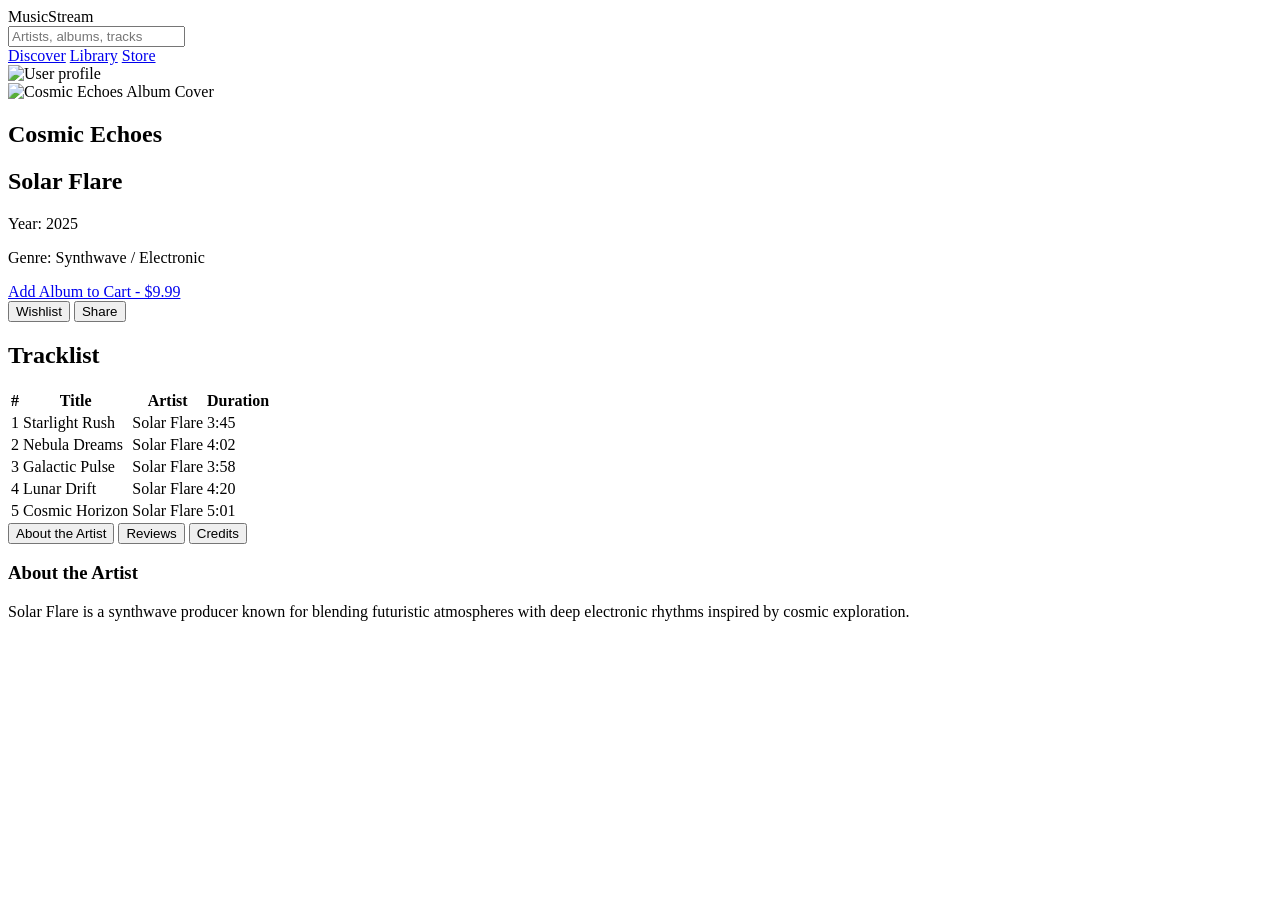
==== album-detail.html @ 7eb84618 "feat: creacion de la estructura semantica de pagina de albunes" ====
<!DOCTYPE html>
<html lang="en">
<head>
    <meta charset="UTF-8">
    <meta name="viewport" content="width=device-width, initial-scale=1.0">
    <title>Album Detail | MusicStream</title>

    
    
    <link rel="stylesheet" href="css/main.css">
    <link rel="stylesheet" href="css/layout.css">
    <link rel="stylesheet" href="css/components.css">
</head>

<body>

<header class="header">

    <div class="logo">MusicStream</div>

    <div class="search-bar">
        <input type="text" placeholder="Artists, albums, tracks">
    </div>

    <nav class="nav-links">
        <a href="index.html">Discover</a>
        <a href="#">Library</a>
        <a href="#">Store</a>
    </nav>

    <div class="avatar">
        <img src="assets/Perfil.jpeg" alt="User profile">
    </div>

</header>

<main>

    <!-- =========================
         ALBUM HEADER
    ========================== -->

    <section class="album-header">

        <div class="album-cover">
            <img src="assets/Let There Be Rock_(1977).jpeg" alt="Cosmic Echoes Album Cover">
        </div>

        <div class="album-meta">

            <h1>Cosmic Echoes</h1>
            <h2>Solar Flare</h2>

            <p class="album-year">Year: 2025</p>
            <p class="album-genre">Genre: Synthwave / Electronic</p>
            <div class="album-actions">

    <a href="cart.html" class="btn-primary btn-cart">
        Add Album to Cart - $9.99
    </a>

    <div class="secondary-actions">
        <button class="btn-secondary">Wishlist</button>
        <button class="btn-secondary">Share</button>
    </div>

</div>

            

        </div> 

    </section>
<!-- =========================
     TRACKLIST
========================== -->

<section class="tracklist-section">

    <h2>Tracklist</h2>

    <table class="track-table">
        <thead>
            <tr>
                <th>#</th>
                <th>Title</th>
                <th>Artist</th>
                <th>Duration</th>
            </tr>
        </thead>

        <tbody>
            <tr>
                <td>1</td>
                <td>Starlight Rush</td>
                <td>Solar Flare</td>
                <td>3:45</td>
            </tr>

            <tr>
                <td>2</td>
                <td>Nebula Dreams</td>
                <td>Solar Flare</td>
                <td>4:02</td>
            </tr>

            <tr>
                <td>3</td>
                <td>Galactic Pulse</td>
                <td>Solar Flare</td>
                <td>3:58</td>
            </tr>

            <tr>
                <td>4</td>
                <td>Lunar Drift</td>
                <td>Solar Flare</td>
                <td>4:20</td>
            </tr>

            <tr>
                <td>5</td>
                <td>Cosmic Horizon</td>
                <td>Solar Flare</td>
                <td>5:01</td>
            </tr>
        </tbody>
    </table>

</section>
<!-- =========================
     INFO TABS
========================== -->

<section class="info-tabs">

    <div class="tabs-nav">
        <button class="tab-btn active">About the Artist</button>
        <button class="tab-btn">Reviews</button>
        <button class="tab-btn">Credits</button>
    </div>

    <div class="tab-content">

        <div class="tab-panel">
            <h3>About the Artist</h3>
            <p>
                Solar Flare is a synthwave producer known for blending futuristic
                atmospheres with deep electronic rhythms inspired by cosmic exploration.
            </p>
        </div>

    </div>

</section>


</main>

</body>
</html>
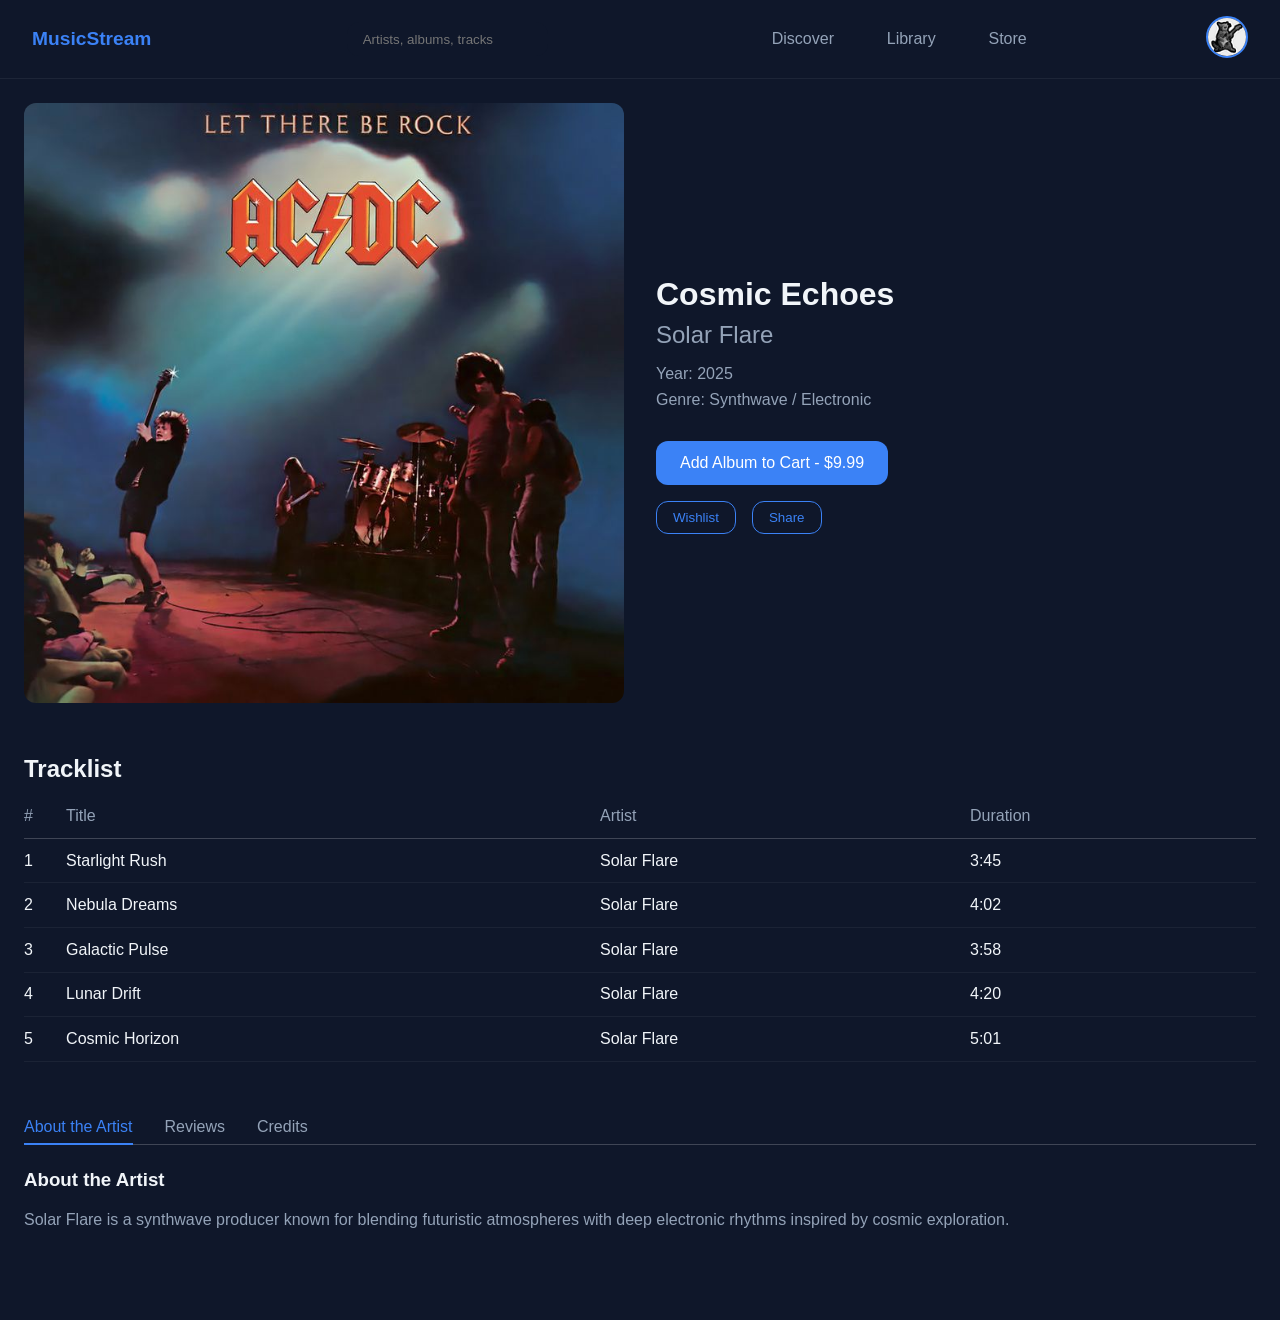
==== commit dbe9fe03: "feat: Se agregan FAVICON a demas páginas secundarias" ====
--- a/album-detail.html
+++ b/album-detail.html
@@ -4,9 +4,11 @@
     <meta charset="UTF-8">
     <meta name="viewport" content="width=device-width, initial-scale=1.0">
     <title>Album Detail | MusicStream</title>
-
-    
-    
+    <link rel="icon" type="image/png" href="../assets/favicon/favicon-96x96.png" sizes="96x96" />
+    <link rel="icon" type="image/svg+xml" href="../assets/favicon/favicon.svg" />
+    <link rel="shortcut icon" href="../assets/favicon/favicon.ico" />
+    <link rel="apple-touch-icon" sizes="180x180" href="../assets/favicon/apple-touch-icon.png" />
+    <link rel="manifest" href="../assets/favicon/site.webmanifest" />
     <link rel="stylesheet" href="css/main.css">
     <link rel="stylesheet" href="css/layout.css">
     <link rel="stylesheet" href="css/components.css">
--- a/css/main.css
+++ b/css/main.css
@@ -0,0 +1,43 @@
+/* =========================
+   RESET BASE
+========================= */
+
+* {
+    margin: 0;
+    padding: 0;
+    box-sizing: border-box;
+}
+
+/* =========================
+   VARIABLES (Design System)
+========================= */
+
+:root {
+    --bg-primary: #0f172a;
+    --bg-secondary: #1e293b;
+    --accent: #3b82f6;
+    --text-primary: #f1f5f9;
+    --text-secondary: #94a3b8;
+    --radius: 12px;
+    --transition: 0.3s ease;
+}
+
+/* =========================
+   BASE
+========================= */
+
+body {
+    font-family: 'Poppins', sans-serif;
+    background-color: var(--bg-primary);
+    color: var(--text-primary);
+    min-height: 100vh;
+}
+
+a {
+    text-decoration: none;
+    color: inherit;
+}
+
+body {
+    font-family: Arial, Helvetica, sans-serif;
+}
--- a/css/layout.css
+++ b/css/layout.css
@@ -0,0 +1,690 @@
+/* =========================
+   HEADER GLOBAL
+========================= */
+
+.header {
+    background-color: var(--bg-secondary);
+    padding: 1rem;
+    display: grid;
+    gap: 1rem;
+}
+.header {
+    display: flex;
+    justify-content: space-between;
+    align-items: center;
+    padding: 1rem 2rem;
+}
+
+.logo a {
+    font-weight: 700;
+    text-decoration: none;
+    color: var(--text-primary);
+}
+
+.nav-links a {
+    margin-left: 1.5rem;
+    text-decoration: none;
+    color: var(--text-secondary);
+    transition: var(--transition);
+}
+
+.nav-links a:hover {
+    color: var(--accent);
+}
+
+
+/* Logo */
+.logo {
+    font-weight: 700;
+    font-size: 1.2rem;
+    color: var(--accent);
+}
+
+/* Search Bar */
+.search-bar input {
+    width: 100%;
+    padding: 0.6rem 1rem;
+    border-radius: var(--radius);
+    border: none;
+    background-color: var(--bg-primary);
+    color: var(--text-primary);
+}
+
+/* Nav */
+.nav-links {
+    display: flex;
+    gap: 1.5rem;
+}
+
+.nav-links a {
+    color: var(--text-secondary);
+    transition: var(--transition);
+}
+
+.nav-links a:hover {
+    color: var(--accent);
+}
+
+/* Avatar */
+.avatar img {
+    width: 36px;
+    height: 36px;
+    border-radius: 50%;
+    object-fit: cover;
+}
+
+/* =========================
+   HEADER DESKTOP
+========================= */
+
+@media (min-width: 768px) {
+    .header {
+        grid-template-columns: auto 1fr auto auto;
+        align-items: center;
+    }
+
+    .search-bar {
+        padding: 0 1rem;
+    }
+}
+
+/* =========================
+   MAIN CONTAINER
+========================= */
+
+main {
+    padding: 1.5rem;
+}
+/* =========================
+   HERO SECTION
+========================= */
+.hero {
+    display: grid;
+    gap: 2rem;
+    align-items: center;
+    background: linear-gradient(
+        135deg,
+        #1e293b,
+        #0f172a
+    );
+    padding: 4rem 2rem;
+    border-radius: var(--radius);
+    margin-bottom: 3rem;
+}
+
+.hero-text h1 {
+    font-size: 2rem;
+    margin-bottom: 1rem;
+}
+
+.hero-text p {
+    color: var(--text-secondary);
+    margin-bottom: 1.5rem;
+}
+
+.hero-image img {
+    width: 250px;
+    max-width: 100%;
+    border-radius: var(--radius);
+    box-shadow: 0 0 50px rgba(59, 130, 246, 0.5);
+}
+
+/* Desktop layout */
+@media (min-width: 768px) {
+    .hero {
+        grid-template-columns: 1fr auto;
+    }
+}
+
+/* =========================
+   ALBUMS SECTION
+========================= */
+
+.albums-section {
+    margin-bottom: 3rem;
+}
+
+.albums-section h2 {
+    margin-bottom: 1.5rem;
+}
+
+.albums-grid {
+    display: grid;
+    grid-template-columns: repeat(2, 1fr);
+    gap: 1.5rem;
+}
+
+@media (min-width: 768px) {
+    .albums-grid {
+        grid-template-columns: repeat(4, 1fr);
+    }
+}
+
+/* Detalles de albunes Página 2*/
+
+/* =========================
+   ALBUM HEADER
+========================= */
+
+.album-header {
+    display: grid;
+    gap: 2rem;
+    margin-bottom: 3rem;
+}
+
+.album-cover img {
+    width: 100%;
+    border-radius: var(--radius);
+}
+
+.album-meta h1 {
+    font-size: 2rem;
+    margin-bottom: 0.5rem;
+}
+
+.album-meta h2 {
+    font-weight: 400;
+    color: var(--text-secondary);
+    margin-bottom: 1rem;
+}
+
+.album-year,
+.album-genre {
+    color: var(--text-secondary);
+    margin-bottom: 0.5rem;
+}
+
+@media (min-width: 768px) {
+    .album-header {
+        grid-template-columns: 1fr 1fr;
+        align-items: center;
+    }
+}
+
+/* =========================
+   TRACKLIST TABLE
+========================= */
+
+.tracklist-section {
+    margin-bottom: 3rem;
+}
+
+.tracklist-section h2 {
+    margin-bottom: 1.5rem;
+}
+
+.track-table {
+    width: 100%;
+    border-collapse: collapse;
+}
+
+.track-table th {
+    text-align: left;
+    padding-bottom: 0.8rem;
+    color: var(--text-secondary);
+    font-weight: 500;
+    border-bottom: 1px solid rgba(255,255,255,0.2);
+}
+
+.track-table td {
+    padding: 0.8rem 0;
+    border-bottom: 1px solid rgba(255,255,255,0.05);
+}
+
+/* Hover effect (reproducible feel) */
+.track-table tbody tr:hover {
+    background-color: rgba(255,255,255,0.05);
+    cursor: pointer;
+}
+
+/* =========================
+   INFO TABS
+========================= */
+
+.info-tabs {
+    margin-bottom: 4rem;
+}
+
+.tabs-nav {
+    display: flex;
+    gap: 2rem;
+    border-bottom: 1px solid rgba(255,255,255,0.2);
+    margin-bottom: 1.5rem;
+}
+
+.tab-btn {
+    background: none;
+    border: none;
+    color: var(--text-secondary);
+    padding: 0.5rem 0;
+    cursor: pointer;
+    font-size: 1rem;
+    position: relative;
+    transition: var(--transition);
+}
+
+.tab-btn:hover {
+    color: var(--accent);
+}
+
+.tab-btn.active {
+    color: var(--accent);
+}
+
+.tab-btn.active::after {
+    content: "";
+    position: absolute;
+    bottom: -1px;
+    left: 0;
+    width: 100%;
+    height: 2px;
+    background-color: var(--accent);
+}
+
+.tab-panel h3 {
+    margin-bottom: 1rem;
+}
+
+.tab-panel p {
+    color: var(--text-secondary);
+    line-height: 1.6;
+}
+/* Reproduccion de canciones pagina 3*/
+/* =========================
+   PRIMARY MUSIC PLAYER
+========================= */
+
+.player-layout {
+    display: grid;
+    gap: 3rem;
+    padding: 2rem;
+}
+
+/* Main Player */
+.player-main {
+    text-align: center;
+}
+
+.player-cover img {
+    width: 300px;
+    max-width: 100%;
+    border-radius: var(--radius);
+    box-shadow: 0 0 40px rgba(255, 0, 150, 0.4);
+    margin-bottom: 2rem;
+}
+
+.player-main h1 {
+    margin-bottom: 0.5rem;
+}
+
+.player-main h2 {
+    color: var(--text-secondary);
+    margin-bottom: 2rem;
+}
+
+/* Progress Bar */
+.progress-bar {
+    height: 6px;
+    background: rgba(255,255,255,0.1);
+    border-radius: 10px;
+    margin-bottom: 1.5rem;
+    position: relative;
+}
+
+.progress {
+    width: 40%;
+    height: 100%;
+    background: var(--accent);
+    border-radius: 10px;
+}
+
+/* Controls */
+.player-controls {
+    display: flex;
+    justify-content: center;
+    gap: 2rem;
+    margin-bottom: 1.5rem;
+}
+
+.player-controls button {
+    background: none;
+    border: none;
+    font-size: 1.5rem;
+    color: var(--text-primary);
+    cursor: pointer;
+    transition: var(--transition);
+}
+
+.player-controls button:hover {
+    color: var(--accent);
+}
+
+.play-btn {
+    font-size: 2rem;
+}
+
+/* Volume */
+.volume-control input {
+    width: 200px;
+}
+
+/* Up Next */
+.up-next h3 {
+    margin-bottom: 1rem;
+}
+
+.up-next ul {
+    list-style: none;
+    padding: 0;
+}
+
+.up-next li {
+    padding: 0.6rem 0;
+    border-bottom: 1px solid rgba(255,255,255,0.05);
+}
+
+/* Desktop Layout */
+@media (min-width: 992px) {
+    .player-layout {
+        grid-template-columns: 2fr 1fr;
+        align-items: center;
+    }
+
+    .up-next {
+        border-left: 1px solid rgba(255,255,255,0.1);
+        padding-left: 2rem;
+    }
+}
+/* =========================
+   UP NEXT LIST
+========================= */
+
+.upnext-list {
+    list-style: none;
+    padding: 0;
+}
+
+.upnext-item {
+    display: flex;
+    align-items: center;
+    gap: 1rem;
+    padding: 0.6rem 0;
+    border-bottom: 1px solid rgba(255,255,255,0.05);
+    cursor: pointer;
+    transition: var(--transition);
+}
+
+.upnext-item:hover {
+    background-color: rgba(255,255,255,0.05);
+}
+
+.upnext-item img {
+    width: 45px;
+    height: 45px;
+    object-fit: cover;
+    border-radius: 6px;
+}
+
+.track-number {
+    color: var(--text-secondary);
+    margin-right: 0.3rem;
+}
+
+.track-title {
+    font-weight: 500;
+}
+
+/* Seccion de compras pagina 4*/
+
+/* =========================
+   SHOPPING CART
+========================= */
+
+.cart-layout {
+    display: grid;
+    gap: 3rem;
+    padding: 2rem;
+}
+
+.cart-item {
+    display: grid;
+    grid-template-columns: auto 1fr auto auto;
+    align-items: center;
+    gap: 1rem;
+    padding: 1rem 0;
+    border-bottom: 1px solid rgba(255,255,255,0.05);
+}
+
+.item-qty {
+    color: var(--text-secondary);
+}
+
+.cart-item img {
+    width: 70px;
+    border-radius: var(--radius);
+}
+
+.item-info h3 {
+    margin-bottom: 0.3rem;
+}
+
+.cart-item input {
+    width: 60px;
+    padding: 0.3rem;
+}
+
+.remove-btn {
+    background: none;
+    border: none;
+    cursor: pointer;
+    font-size: 1.2rem;
+}
+
+/* Summary */
+.cart-summary {
+    background: var(--bg-secondary);
+    padding: 2rem;
+    border-radius: var(--radius);
+}
+
+.summary-row,
+.summary-total {
+    display: flex;
+    justify-content: space-between;
+    margin-bottom: 1rem;
+}
+
+.summary-total {
+    font-weight: 600;
+    font-size: 1.2rem;
+}
+
+.checkout-btn {
+    display: block;
+    text-align: center;
+    margin-top: 1.5rem;
+}
+
+/* Desktop Layout */
+@media (min-width: 992px) {
+    .cart-layout {
+        grid-template-columns: 2fr 1fr;
+    }
+}
+/* Seccion de pago pagina 5*/
+/* =========================
+   CHECKOUT PAGE
+========================= */
+
+.checkout-container {
+    display: grid;
+    gap: 2rem;
+    margin-top: 2rem;
+}
+
+.checkout-section {
+    background-color: var(--bg-secondary);
+    padding: 1.5rem;
+    border-radius: var(--radius);
+    margin-bottom: 2rem;
+}
+
+.checkout-section h2 {
+    margin-bottom: 1rem;
+}
+
+.summary-item {
+    display: grid;
+    grid-template-columns: auto 1fr auto;
+    align-items: center;
+    gap: 1rem;
+    margin-bottom: 1rem;
+}
+
+.summary-item img {
+    width: 60px;
+    border-radius: var(--radius);
+}
+
+.summary-info p {
+    margin: 0;
+    font-weight: 500;
+}
+
+.summary-info small {
+    color: var(--text-secondary);
+}
+
+
+.payment-options {
+    display: flex;
+    gap: 1rem;
+    margin-bottom: 1rem;
+}
+
+.payment-card {
+    background-color: var(--bg-primary);
+    padding: 0.6rem 1rem;
+    border-radius: var(--radius);
+    cursor: pointer;
+}
+
+.form-group input,
+.form-row input {
+    width: 100%;
+    padding: 0.6rem;
+    border-radius: var(--radius);
+    border: none;
+    background-color: var(--bg-primary);
+    color: var(--text-primary);
+}
+
+.form-group {
+    margin-bottom: 1rem;
+}
+
+.form-row {
+    display: flex;
+    gap: 1rem;
+    margin-bottom: 1rem;
+}
+
+.checkout-summary {
+    background-color: var(--bg-secondary);
+    padding: 1.5rem;
+    border-radius: var(--radius);
+    height: fit-content;
+}
+
+.summary-item,
+.summary-total {
+    display: flex;
+    justify-content: space-between;
+    margin-bottom: 0.8rem;
+}
+
+.summary-total {
+    font-weight: 700;
+}
+
+.place-order {
+    width: 100%;
+    margin-top: 1rem;
+}
+
+/* Desktop layout */
+@media (min-width: 768px) {
+    .checkout-container {
+        grid-template-columns: 2fr 1fr;
+    }
+}
+
+/* Perfil de usuario pagina 6*/
+
+.header {
+    display: flex;
+    justify-content: space-between;
+    align-items: center;
+    padding: 1rem 2rem;
+    background-color: #0f172a;
+    border-bottom: 1px solid rgba(255, 255, 255, 0.06);
+    position: sticky;
+    top: 0;
+    z-index: 100;
+}
+
+.logo a {
+    font-weight: 700;
+    font-size: 1.25rem;
+    text-decoration: none;
+    color: var(--text-primary);
+    letter-spacing: 0.5px;
+}
+
+.nav-links {
+    display: flex;
+    align-items: center;
+}
+
+.nav-links a {
+    margin-left: 1.8rem;
+    text-decoration: none;
+    color: var(--text-secondary);
+    transition: 0.3s ease;
+    font-weight: 500;
+    position: relative;
+}
+
+/* efecto línea elegante al pasar el mouse */
+.nav-links a::after {
+    content: "";
+    position: absolute;
+    left: 0;
+    bottom: -4px;
+    width: 0%;
+    height: 2px;
+    background-color: #3b82f6;
+    transition: 0.3s ease;
+}
+
+.nav-links a:hover {
+    color: #3b82f6;
+}
+
+.nav-links a:hover::after {
+    width: 100%;
+}
+
+.avatar img {
+    width: 42px;
+    height: 42px;
+    border-radius: 50%;
+    object-fit: cover;
+    border: 2px solid #3b82f6;
+    transition: 0.3s ease;
+}
+
+.avatar img:hover {
+    transform: scale(1.05);
+}
+
--- a/css/components.css
+++ b/css/components.css
@@ -0,0 +1,105 @@
+/* =========================
+   BUTTONS
+========================= */
+
+.btn-primary {
+    background-color: var(--accent);
+    color: white;
+    padding: 0.6rem 1rem;
+    border-radius: var(--radius);
+    transition: var(--transition);
+    display: inline-block;
+}
+
+.btn-primary:hover {
+    opacity: 0.8;
+}
+
+.btn-price {
+    margin-top: 1rem;
+    align-self: center;
+    background-color: var(--accent);
+    color: white;
+    padding: 0.6rem 1.4rem;
+    border-radius: var(--radius);
+    font-size: 1rem;
+    font-weight: 500;
+    transition: var(--transition);
+}
+
+.btn-price:hover {
+    opacity: 0.85;
+    transform: scale(1.05);
+}
+
+
+
+/* =========================
+   CARD
+========================= */
+
+.card {
+    background-color: var(--bg-secondary);
+    padding: 1rem;
+    border-radius: var(--radius);
+    transition: var(--transition);
+    display: flex;
+    flex-direction: column;
+}
+
+
+.card:hover {
+    transform: translateY(-4px);
+}
+
+.card img {
+    width: 100%;
+    aspect-ratio: 1 / 1;
+    object-fit: cover;
+    border-radius: var(--radius);
+    margin-bottom: 0.8rem;
+}
+
+.card h3 {
+    font-size: 1rem;
+    margin-bottom: 0.3rem;
+}
+
+.card p {
+    font-size: 0.9rem;
+    color: var(--text-secondary);
+}
+
+/* Botones, pagina secundaria /*
+
+/* =========================
+   ALBUM ACTIONS
+========================= */
+
+.btn-cart {
+    display: inline-block;
+    margin-top: 1.5rem;
+    font-size: 1rem;
+    padding: 0.8rem 1.5rem;
+}
+
+.secondary-actions {
+    margin-top: 1rem;
+    display: flex;
+    gap: 1rem;
+}
+
+.btn-secondary {
+    background-color: transparent;
+    border: 1px solid var(--accent);
+    color: var(--accent);
+    padding: 0.5rem 1rem;
+    border-radius: var(--radius);
+    cursor: pointer;
+    transition: var(--transition);
+}
+
+.btn-secondary:hover {
+    background-color: var(--accent);
+    color: white;
+}
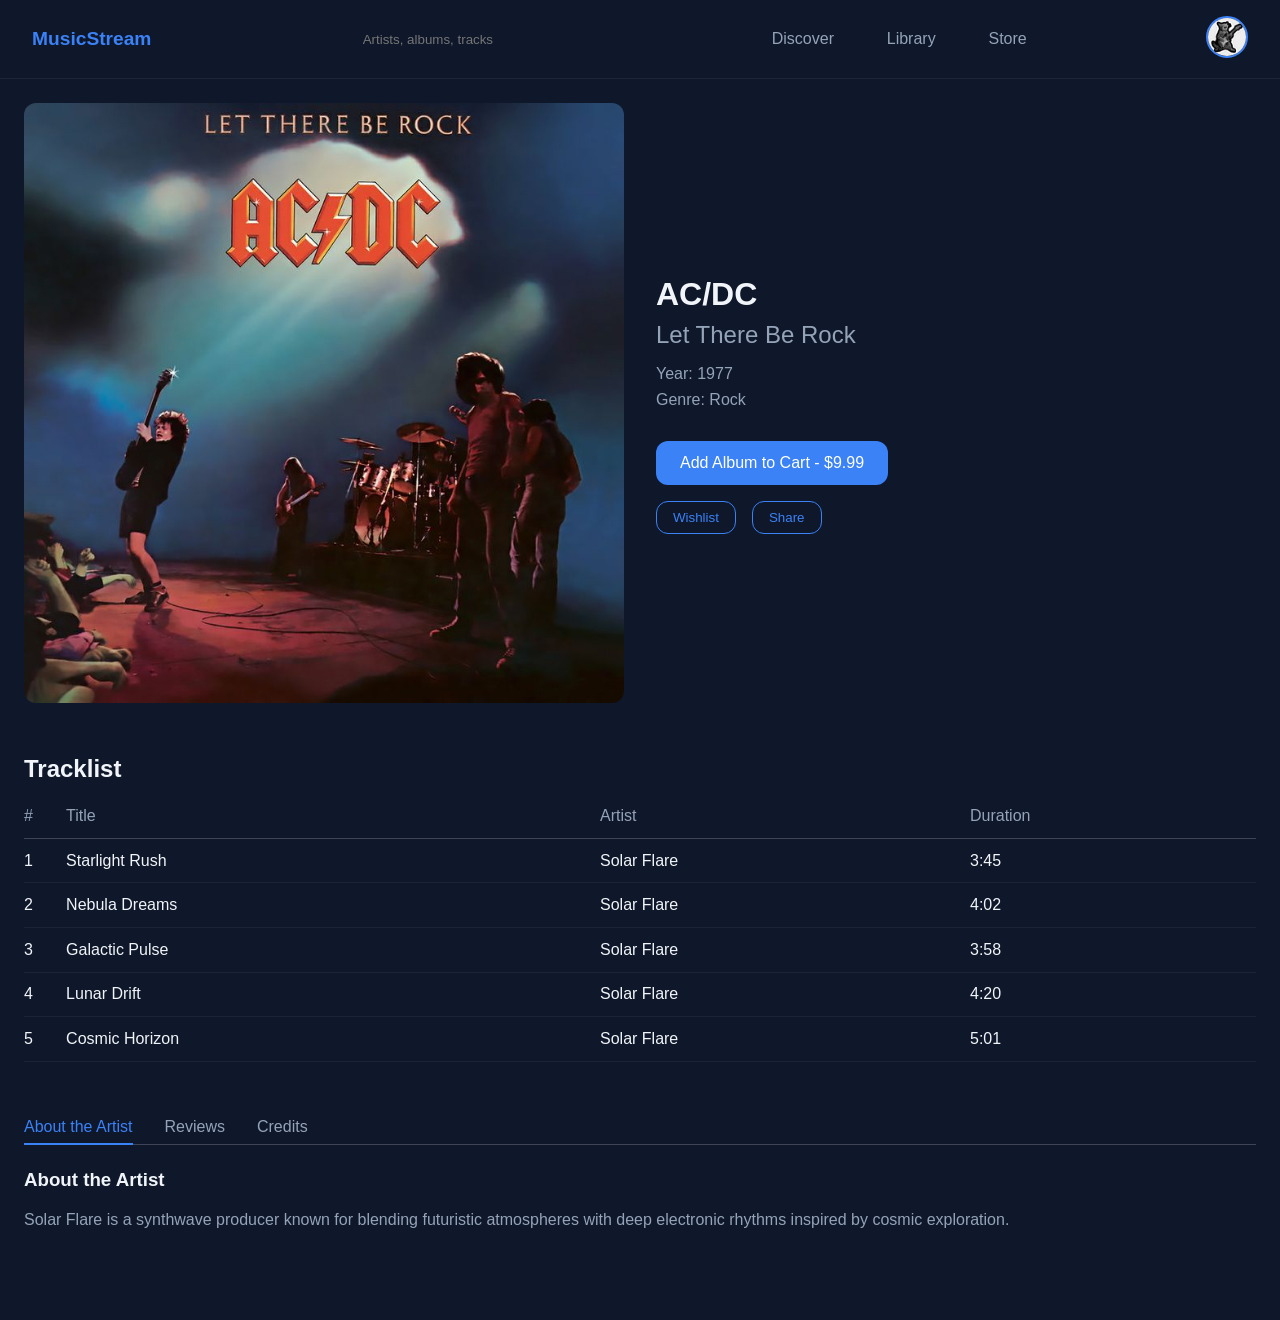
==== commit 9eaa524d: "feat: Se realizan cambios de titulos en paginas, puliendo el código" ====
--- a/album-detail.html
+++ b/album-detail.html
@@ -50,11 +50,11 @@
 
         <div class="album-meta">
 
-            <h1>Cosmic Echoes</h1>
-            <h2>Solar Flare</h2>
+            <h1>AC/DC</h1>
+            <h2>Let There Be Rock</h2>
 
-            <p class="album-year">Year: 2025</p>
-            <p class="album-genre">Genre: Synthwave / Electronic</p>
+            <p class="album-year">Year: 1977</p>
+            <p class="album-genre">Genre: Rock</p>
             <div class="album-actions">
 
     <a href="cart.html" class="btn-primary btn-cart">
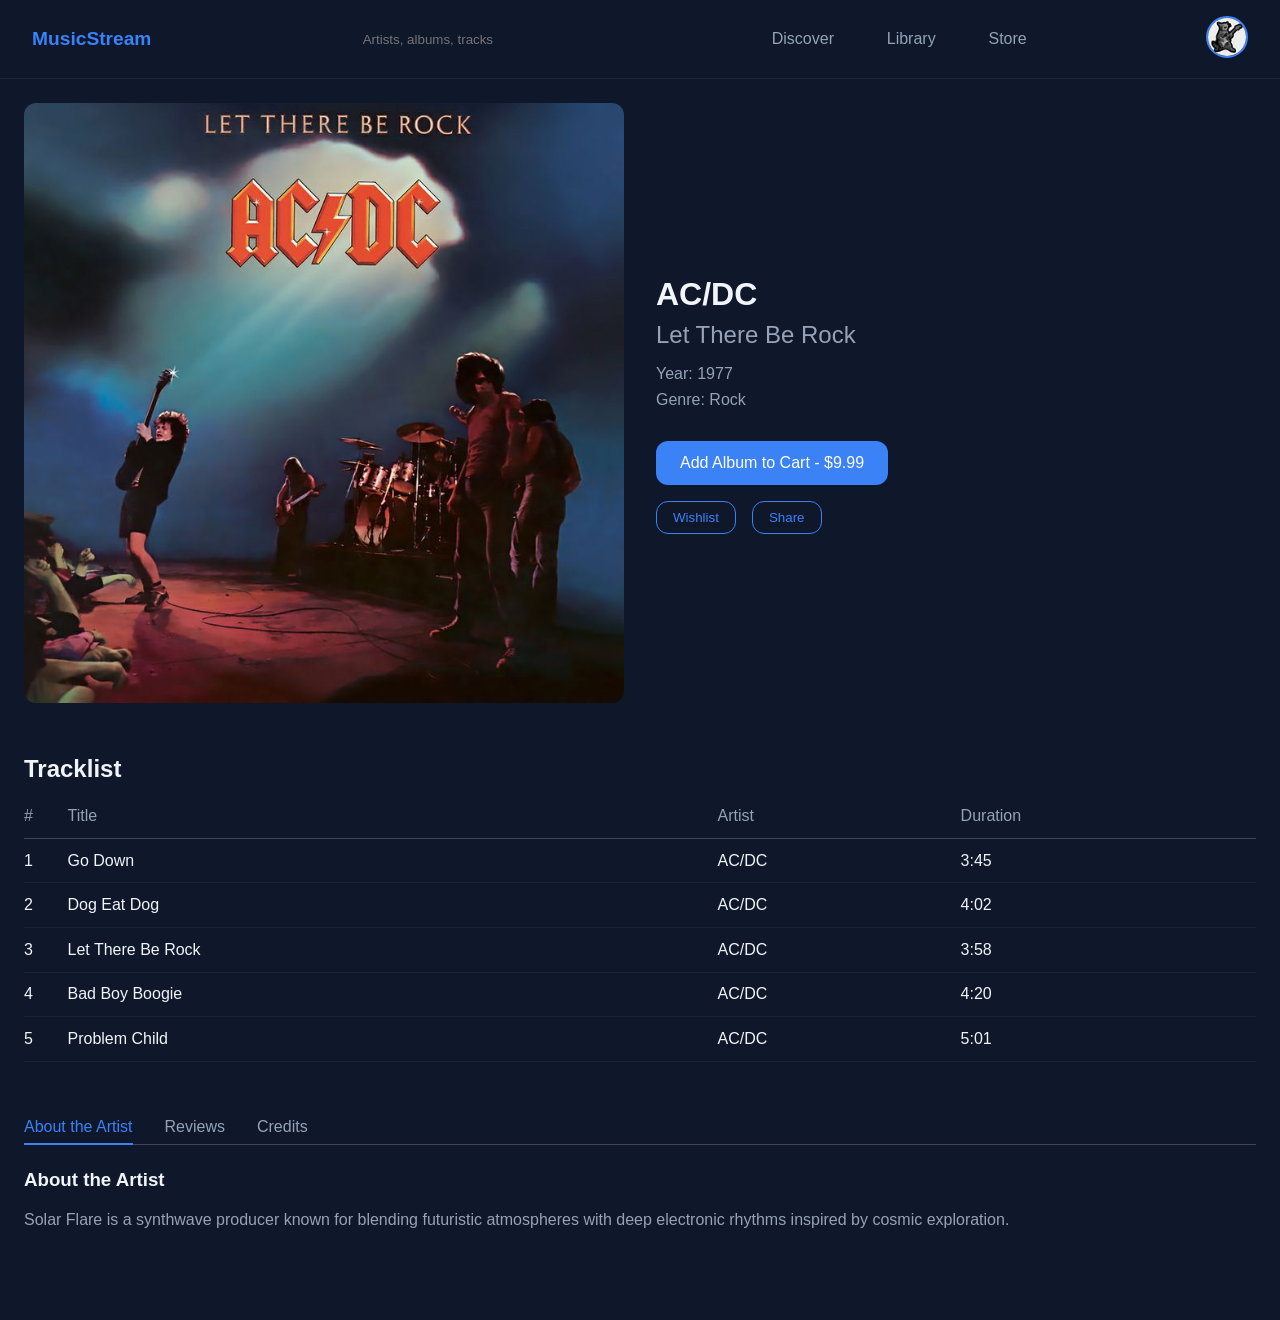
==== commit 6f0a6ec5: "Ultimo cambio a album-detail" ====
--- a/album-detail.html
+++ b/album-detail.html
@@ -94,36 +94,36 @@
         <tbody>
             <tr>
                 <td>1</td>
-                <td>Starlight Rush</td>
-                <td>Solar Flare</td>
+                <td>Go Down</td>
+                <td>AC/DC</td>
                 <td>3:45</td>
             </tr>
 
             <tr>
                 <td>2</td>
-                <td>Nebula Dreams</td>
-                <td>Solar Flare</td>
+                <td>Dog Eat Dog</td>
+                <td>AC/DC</td>
                 <td>4:02</td>
             </tr>
 
             <tr>
                 <td>3</td>
-                <td>Galactic Pulse</td>
-                <td>Solar Flare</td>
+                <td>Let There Be Rock</td>
+                <td>AC/DC</td>
                 <td>3:58</td>
             </tr>
 
             <tr>
                 <td>4</td>
-                <td>Lunar Drift</td>
-                <td>Solar Flare</td>
+                <td>Bad Boy Boogie</td>
+                <td>AC/DC</td>
                 <td>4:20</td>
             </tr>
 
             <tr>
                 <td>5</td>
-                <td>Cosmic Horizon</td>
-                <td>Solar Flare</td>
+                <td>Problem Child</td>
+                <td>AC/DC</td>
                 <td>5:01</td>
             </tr>
         </tbody>
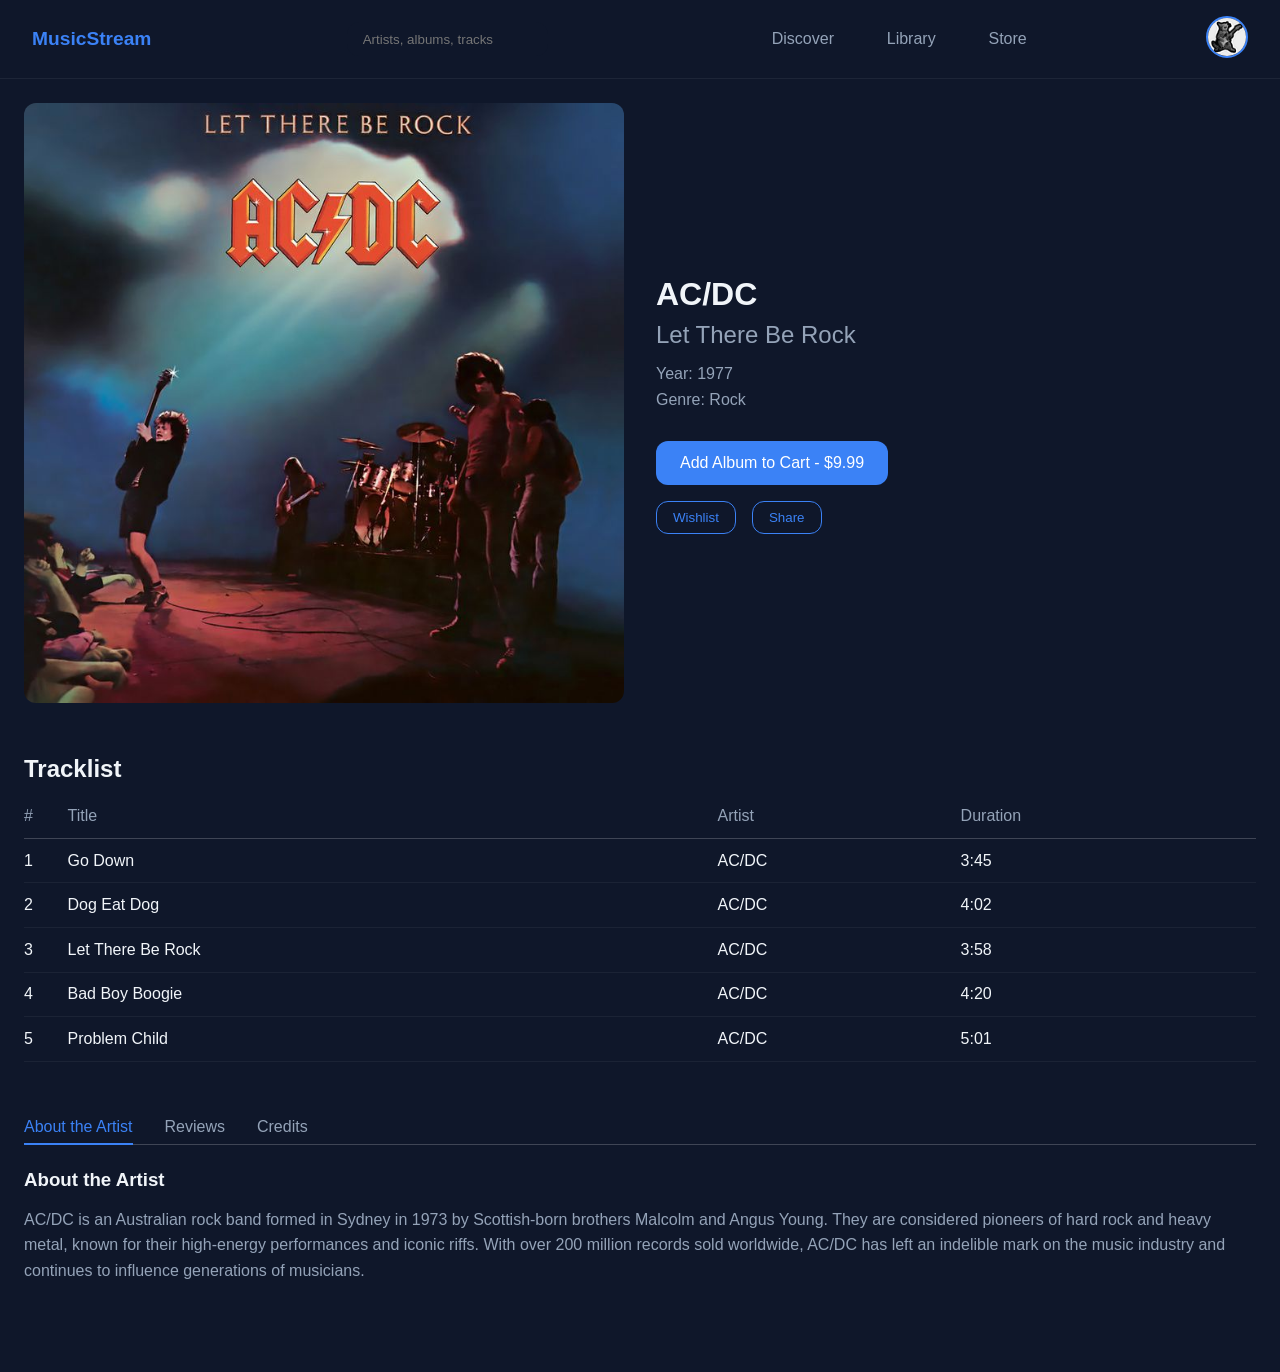
==== commit 6cb8e6bb: "se agrega una corrección" ====
--- a/album-detail.html
+++ b/album-detail.html
@@ -147,8 +147,7 @@
         <div class="tab-panel">
             <h3>About the Artist</h3>
             <p>
-                Solar Flare is a synthwave producer known for blending futuristic
-                atmospheres with deep electronic rhythms inspired by cosmic exploration.
+AC/DC is an Australian rock band formed in Sydney in 1973 by Scottish-born brothers Malcolm and Angus Young. They are considered pioneers of hard rock and heavy metal, known for their high-energy performances and iconic riffs. With over 200 million records sold worldwide, AC/DC has left an indelible mark on the music industry and continues to influence generations of musicians.
             </p>
         </div>
 
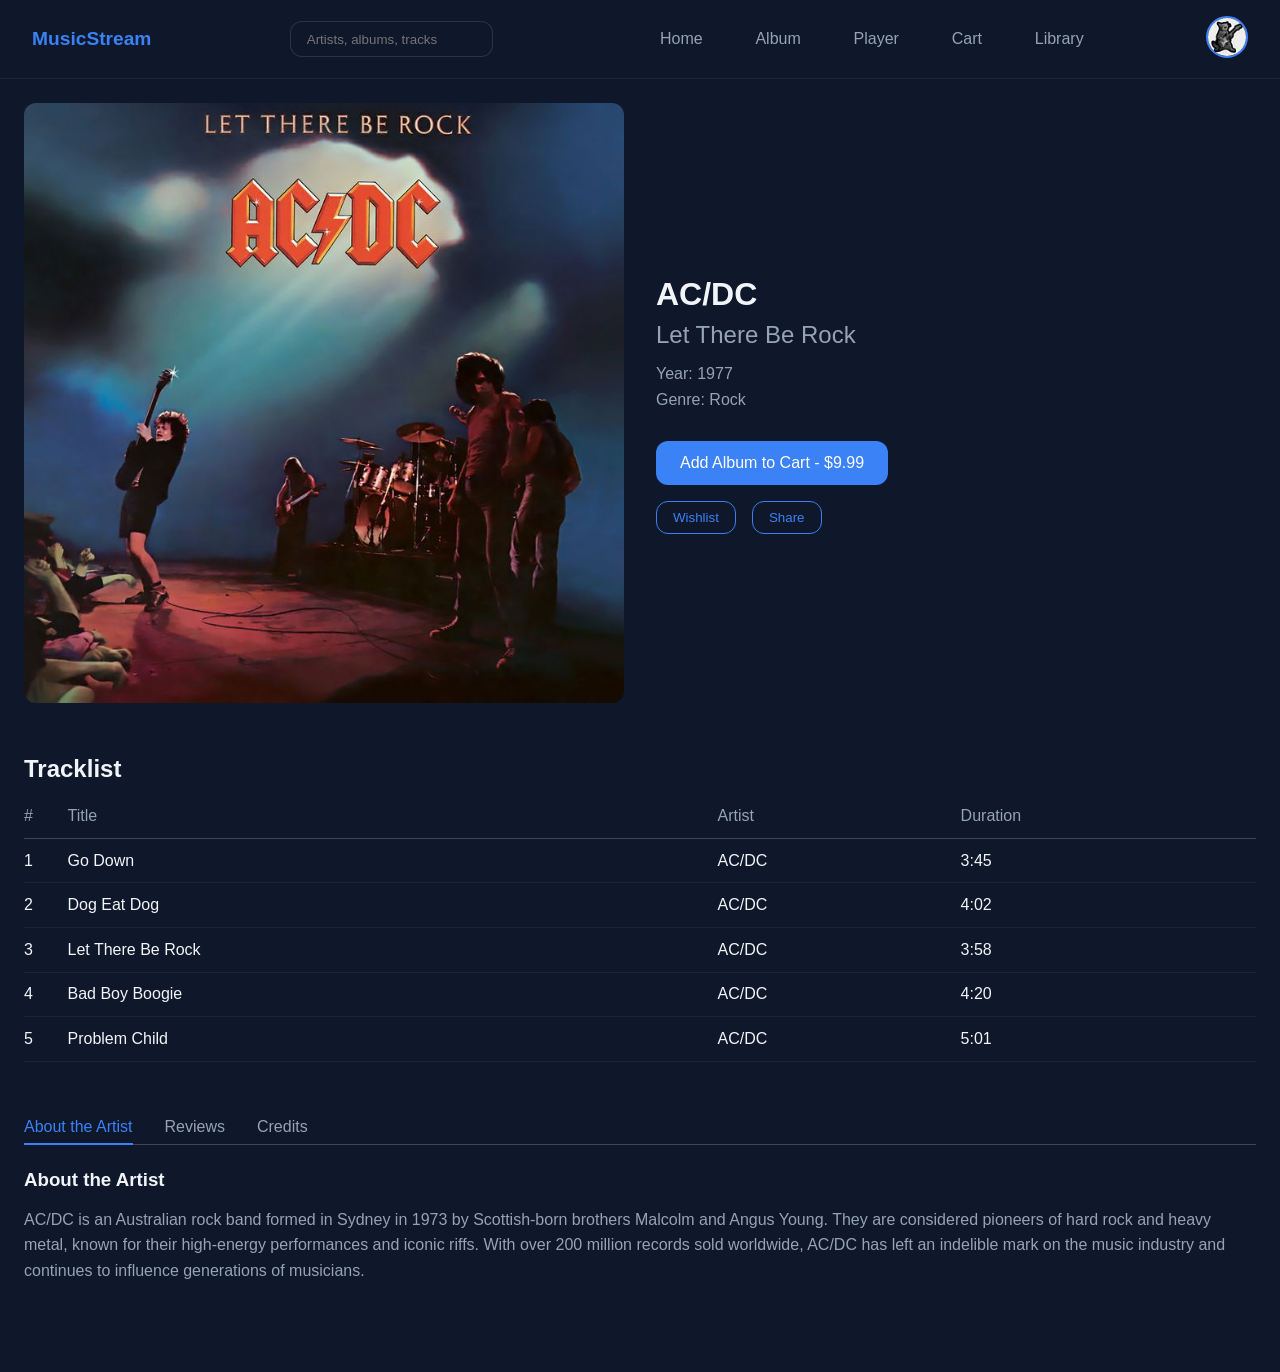
==== commit 9a4ce330: "fix: corrige favicon, navegacion y textos; agrega estilos de perfil y diseno adaptable; docs: README" ====
--- a/album-detail.html
+++ b/album-detail.html
@@ -4,11 +4,11 @@
     <meta charset="UTF-8">
     <meta name="viewport" content="width=device-width, initial-scale=1.0">
     <title>Album Detail | MusicStream</title>
-    <link rel="icon" type="image/png" href="../assets/favicon/favicon-96x96.png" sizes="96x96" />
-    <link rel="icon" type="image/svg+xml" href="../assets/favicon/favicon.svg" />
-    <link rel="shortcut icon" href="../assets/favicon/favicon.ico" />
-    <link rel="apple-touch-icon" sizes="180x180" href="../assets/favicon/apple-touch-icon.png" />
-    <link rel="manifest" href="../assets/favicon/site.webmanifest" />
+    <link rel="icon" type="image/png" href="assets/favicon/favicon-96x96.png" sizes="96x96" />
+    <link rel="icon" type="image/svg+xml" href="assets/favicon/favicon.svg" />
+    <link rel="shortcut icon" href="assets/favicon/favicon.ico" />
+    <link rel="apple-touch-icon" sizes="180x180" href="assets/favicon/apple-touch-icon.png" />
+    <link rel="manifest" href="assets/favicon/site.webmanifest" />
     <link rel="stylesheet" href="css/main.css">
     <link rel="stylesheet" href="css/layout.css">
     <link rel="stylesheet" href="css/components.css">
@@ -25,9 +25,11 @@
     </div>
 
     <nav class="nav-links">
-        <a href="index.html">Discover</a>
-        <a href="#">Library</a>
-        <a href="#">Store</a>
+        <a href="index.html">Home</a>
+        <a href="album-detail.html">Album</a>
+        <a href="player.html">Player</a>
+        <a href="cart.html">Cart</a>
+        <a href="profile.html">Library</a>
     </nav>
 
     <div class="avatar">
@@ -45,7 +47,7 @@
     <section class="album-header">
 
         <div class="album-cover">
-            <img src="assets/Let There Be Rock_(1977).jpeg" alt="Cosmic Echoes Album Cover">
+            <img src="assets/Let There Be Rock_(1977).jpeg" alt="Let There Be Rock album cover">
         </div>
 
         <div class="album-meta">
--- a/css/layout.css
+++ b/css/layout.css
@@ -688,3 +688,58 @@
     transform: scale(1.05);
 }
 
+
+/* =========================
+   PULIDO FINAL
+========================= */
+
+.remove-btn {
+    color: var(--text-secondary);
+}
+
+.remove-btn:hover {
+    color: #ef4444;
+}
+
+.search-bar input {
+    border: 1px solid rgba(255, 255, 255, 0.12);
+}
+
+.search-bar input:focus {
+    outline: none;
+    border-color: var(--accent);
+}
+
+img {
+    max-width: 100%;
+}
+
+/* Encabezado adaptable en celular */
+@media (max-width: 767px) {
+    .header {
+        flex-wrap: wrap;
+        justify-content: center;
+        gap: 0.75rem;
+        padding: 0.75rem 1rem;
+    }
+
+    .search-bar {
+        order: 3;
+        flex: 1 1 100%;
+    }
+
+    .nav-links {
+        order: 2;
+        flex-wrap: wrap;
+        justify-content: center;
+        gap: 0.5rem 1rem;
+    }
+
+    .nav-links a {
+        margin-left: 0;
+    }
+
+    main {
+        padding: 1rem;
+    }
+}
